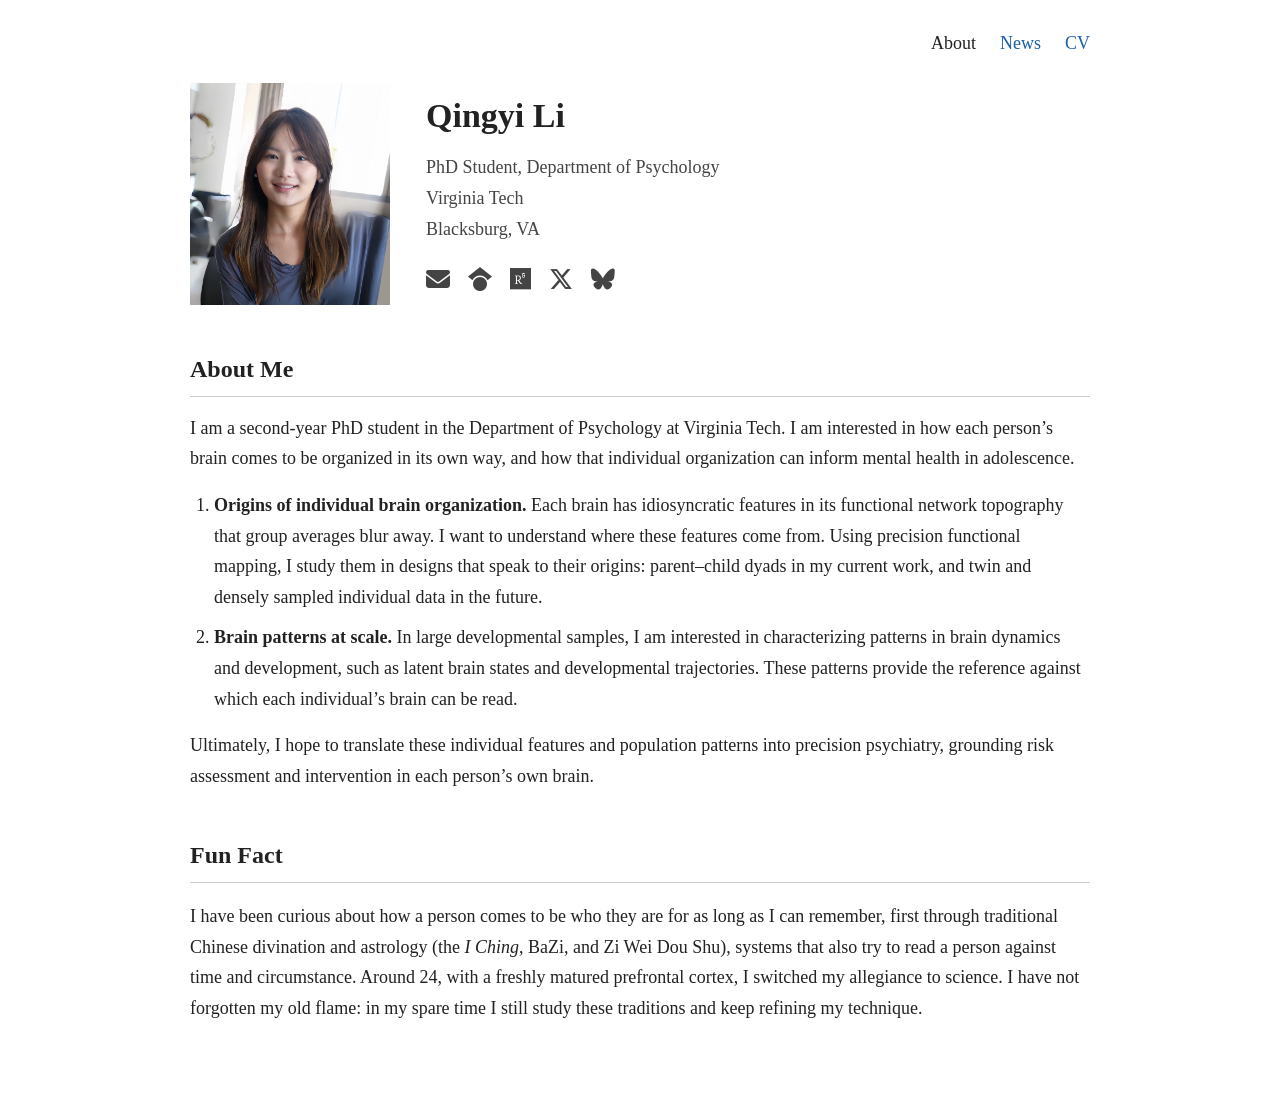
==== index.html @ 02ef5788 "Move News to its own page Co-Authored-By: Claude Opus 5.5 <noreply@anthropic.com>" ====
<!doctype html>
<html lang="en">
<head>
<meta charset="utf-8">
<meta name="viewport" content="width=device-width, initial-scale=1">
<title>Qingyi Li</title>
<link rel="stylesheet" href="https://cdnjs.cloudflare.com/ajax/libs/font-awesome/6.7.2/css/all.min.css">
<link rel="stylesheet" href="style.css">
</head>
<body>
<div class="page">

<nav>
  <a class="here" href="index.html">About</a>
  <a href="news.html">News</a>
  <a href="cv.html">CV</a>
</nav>

<div class="top">
  <img src="photo.png" alt="Qingyi Li">
  <div>
    <h1>Qingyi Li</h1>
    <p class="info">PhD Student, Department of Psychology<br>
    Virginia Tech<br>
    Blacksburg, VA</p>
    <div class="icons">
      <a href="mailto:qingyil@vt.edu" title="Email" aria-label="Email"><i class="fa-solid fa-envelope"></i></a>
      <a href="https://scholar.google.com/citations?user=jPOZdfQAAAAJ&amp;hl=en" title="Google Scholar" aria-label="Google Scholar"><i class="fa-brands fa-google-scholar"></i></a>
      <a href="https://www.researchgate.net/profile/Qingyi-Li-8/research" title="ResearchGate" aria-label="ResearchGate"><i class="fa-brands fa-researchgate"></i></a>
      <a href="https://x.com/TsingyiL94297" title="X" aria-label="X"><i class="fa-brands fa-x-twitter"></i></a>
      <a href="https://bsky.app/profile/qingyil.bsky.social" title="Bluesky" aria-label="Bluesky"><i class="fa-brands fa-bluesky"></i></a>
    </div>
  </div>
</div>

<div class="section about">
<h2>About Me</h2>
<!-- ===== 自我介绍：直接修改下面的文字即可 ===== -->
<p>I am a second-year PhD student in the Department of Psychology at Virginia Tech. I am interested in how each person’s brain comes to be organized in its own way, and how that individual organization can inform mental health in adolescence.</p>

<ol>
  <li><strong>Origins of individual brain organization.</strong> Each brain has idiosyncratic features in its functional network topography that group averages blur away. I want to understand where these features come from. Using precision functional mapping, I study them in designs that speak to their origins: parent–child dyads in my current work, and twin and densely sampled individual data in the future.</li>
  <li><strong>Brain patterns at scale.</strong> In large developmental samples, I am interested in characterizing patterns in brain dynamics and development, such as latent brain states and developmental trajectories. These patterns provide the reference against which each individual’s brain can be read.</li>
</ol>

<p>Ultimately, I hope to translate these individual features and population patterns into precision psychiatry, grounding risk assessment and intervention in each person’s own brain.</p>

<!-- ===== 自我介绍结束 ===== -->
</div>


<div class="section">
<h2>Fun Fact</h2>
<p>I have been curious about how a person comes to be who they are for as long as I can remember, first through traditional Chinese divination and astrology (the <em>I Ching</em>, BaZi, and Zi Wei Dou Shu), systems that also try to read a person against time and circumstance. Around 24, with a freshly matured prefrontal cortex, I switched my allegiance to science. I have not forgotten my old flame: in my spare time I still study these traditions and keep refining my technique.</p>
</div>

</div>
</body>
</html>
---- style.css ----
body{margin:0;background:#fff;color:#222;font:18px/1.7 "Times New Roman",Times,serif}
a{color:#1a5fa8;text-decoration:none}
a:hover{text-decoration:underline}
.page{max-width:900px;margin:0 auto;padding:28px 20px 60px}
nav{display:flex;gap:24px;justify-content:flex-end;margin-bottom:24px}
nav a.here{color:#222}
.top{display:flex;gap:36px;align-items:center}
.top img{width:200px;height:auto;flex:none}
h1{font-size:34px;font-weight:bold;margin:0 0 8px}
.info{margin:0;color:#444}
.icons{display:flex;gap:18px;margin-top:16px;font-size:24px}
.icons a{color:#444}
.icons a:hover{color:#1a5fa8;text-decoration:none}
.section{margin-top:44px}
h2{font-size:24px;font-weight:bold;margin:0 0 16px;padding-bottom:6px;border-bottom:1px solid #ccc}
.about p{margin:0 0 16px}
.about ol{margin:0 0 16px;padding-left:24px}
.about li{margin-bottom:10px}
.news{list-style:none;padding:0;margin:0}
.news li{margin-bottom:12px}
.news .d{font-weight:bold}
.dl{margin:0 0 16px}
iframe{width:100%;height:85vh;border:1px solid #ddd}
@media (max-width:640px){
  .top{flex-direction:column;align-items:flex-start;gap:20px}
  .top img{width:100%;max-width:200px}
  nav{justify-content:flex-start}
  iframe{height:70vh}
}
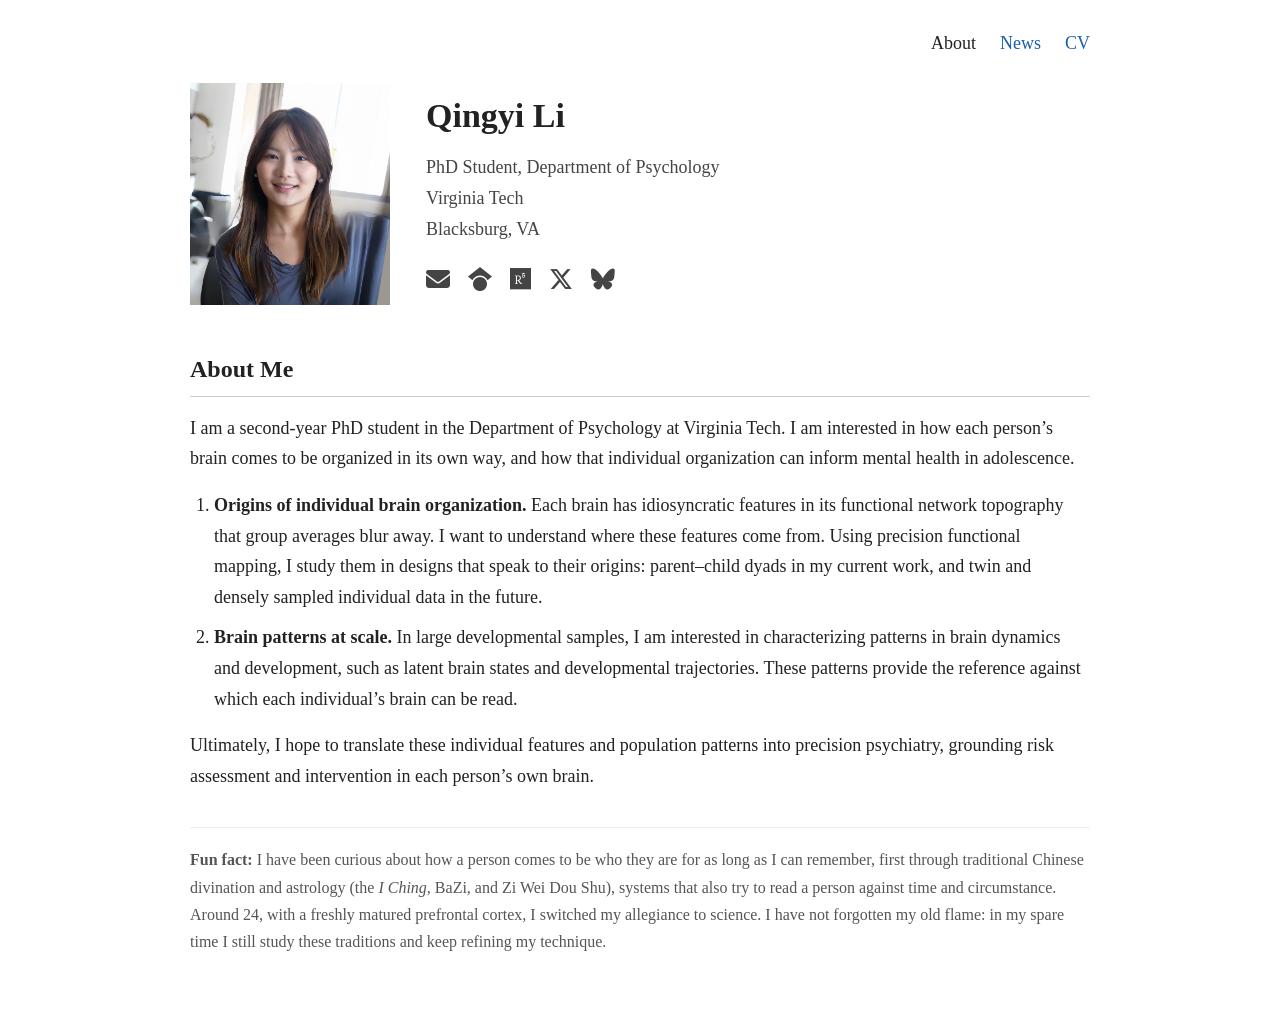
==== commit 2c876e88: "Fun fact as light footnote Co-Authored-By: Claude Opus 5.5 <noreply@anthropic.com>" ====
--- a/index.html
+++ b/index.html
@@ -49,10 +49,7 @@
 </div>
 
 
-<div class="section">
-<h2>Fun Fact</h2>
-<p>I have been curious about how a person comes to be who they are for as long as I can remember, first through traditional Chinese divination and astrology (the <em>I Ching</em>, BaZi, and Zi Wei Dou Shu), systems that also try to read a person against time and circumstance. Around 24, with a freshly matured prefrontal cortex, I switched my allegiance to science. I have not forgotten my old flame: in my spare time I still study these traditions and keep refining my technique.</p>
-</div>
+<p class="fun"><strong>Fun fact:</strong> I have been curious about how a person comes to be who they are for as long as I can remember, first through traditional Chinese divination and astrology (the <em>I Ching</em>, BaZi, and Zi Wei Dou Shu), systems that also try to read a person against time and circumstance. Around 24, with a freshly matured prefrontal cortex, I switched my allegiance to science. I have not forgotten my old flame: in my spare time I still study these traditions and keep refining my technique.</p>
 
 </div>
 </body>
--- a/style.css
+++ b/style.css
@@ -16,6 +16,7 @@
 .about p{margin:0 0 16px}
 .about ol{margin:0 0 16px;padding-left:24px}
 .about li{margin-bottom:10px}
+.fun{margin-top:36px;padding-top:18px;border-top:1px solid #eee;font-size:16px;color:#555}
 .news{list-style:none;padding:0;margin:0}
 .news li{margin-bottom:12px}
 .news .d{font-weight:bold}
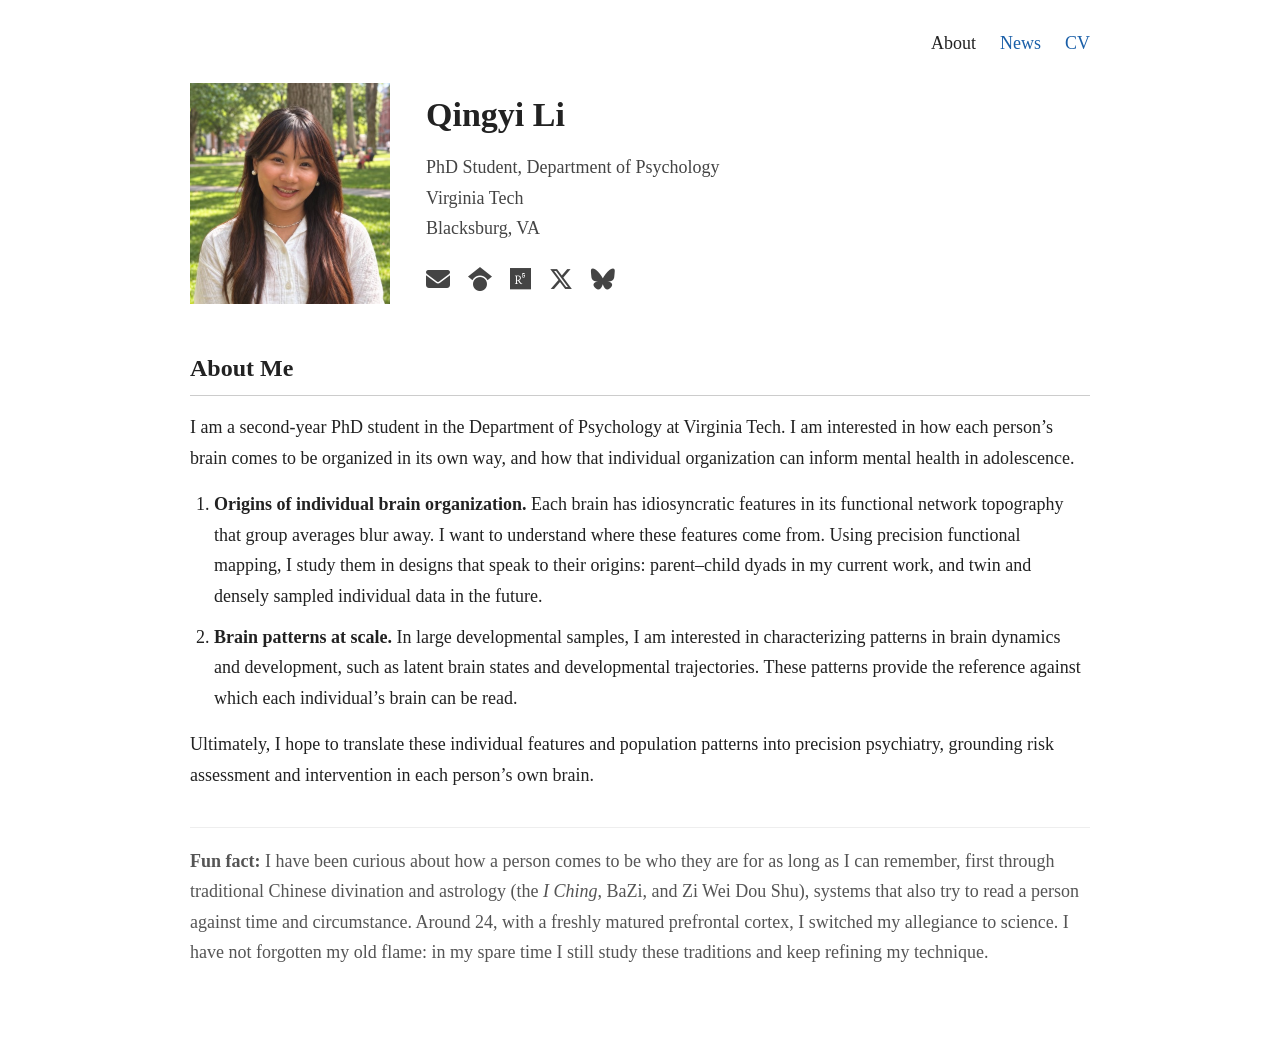
==== commit 4a4c680d: "New headshot Co-Authored-By: Claude Opus 5.5 <noreply@anthropic.com>" ====
--- a/index.html
+++ b/index.html
@@ -17,7 +17,7 @@
 </nav>
 
 <div class="top">
-  <img src="photo.png" alt="Qingyi Li">
+  <img src="img/photo.jpg" alt="Qingyi Li">
   <div>
     <h1>Qingyi Li</h1>
     <p class="info">PhD Student, Department of Psychology<br>
--- a/style.css
+++ b/style.css
@@ -16,10 +16,12 @@
 .about p{margin:0 0 16px}
 .about ol{margin:0 0 16px;padding-left:24px}
 .about li{margin-bottom:10px}
-.fun{margin-top:36px;padding-top:18px;border-top:1px solid #eee;font-size:16px;color:#555}
+.fun{margin-top:36px;padding-top:18px;border-top:1px solid #eee;color:#555}
 .news{list-style:none;padding:0;margin:0}
 .news li{margin-bottom:12px}
 .news .d{font-weight:bold}
+.pics{display:flex;gap:8px;margin:10px 0 6px}
+.pics img{min-width:0;width:0;height:auto;display:block}
 .dl{margin:0 0 16px}
 iframe{width:100%;height:85vh;border:1px solid #ddd}
 @media (max-width:640px){
@@ -27,4 +29,6 @@
   .top img{width:100%;max-width:200px}
   nav{justify-content:flex-start}
   iframe{height:70vh}
+  .pics{flex-direction:column}
+  .pics img{flex:none!important;width:100%}
 }
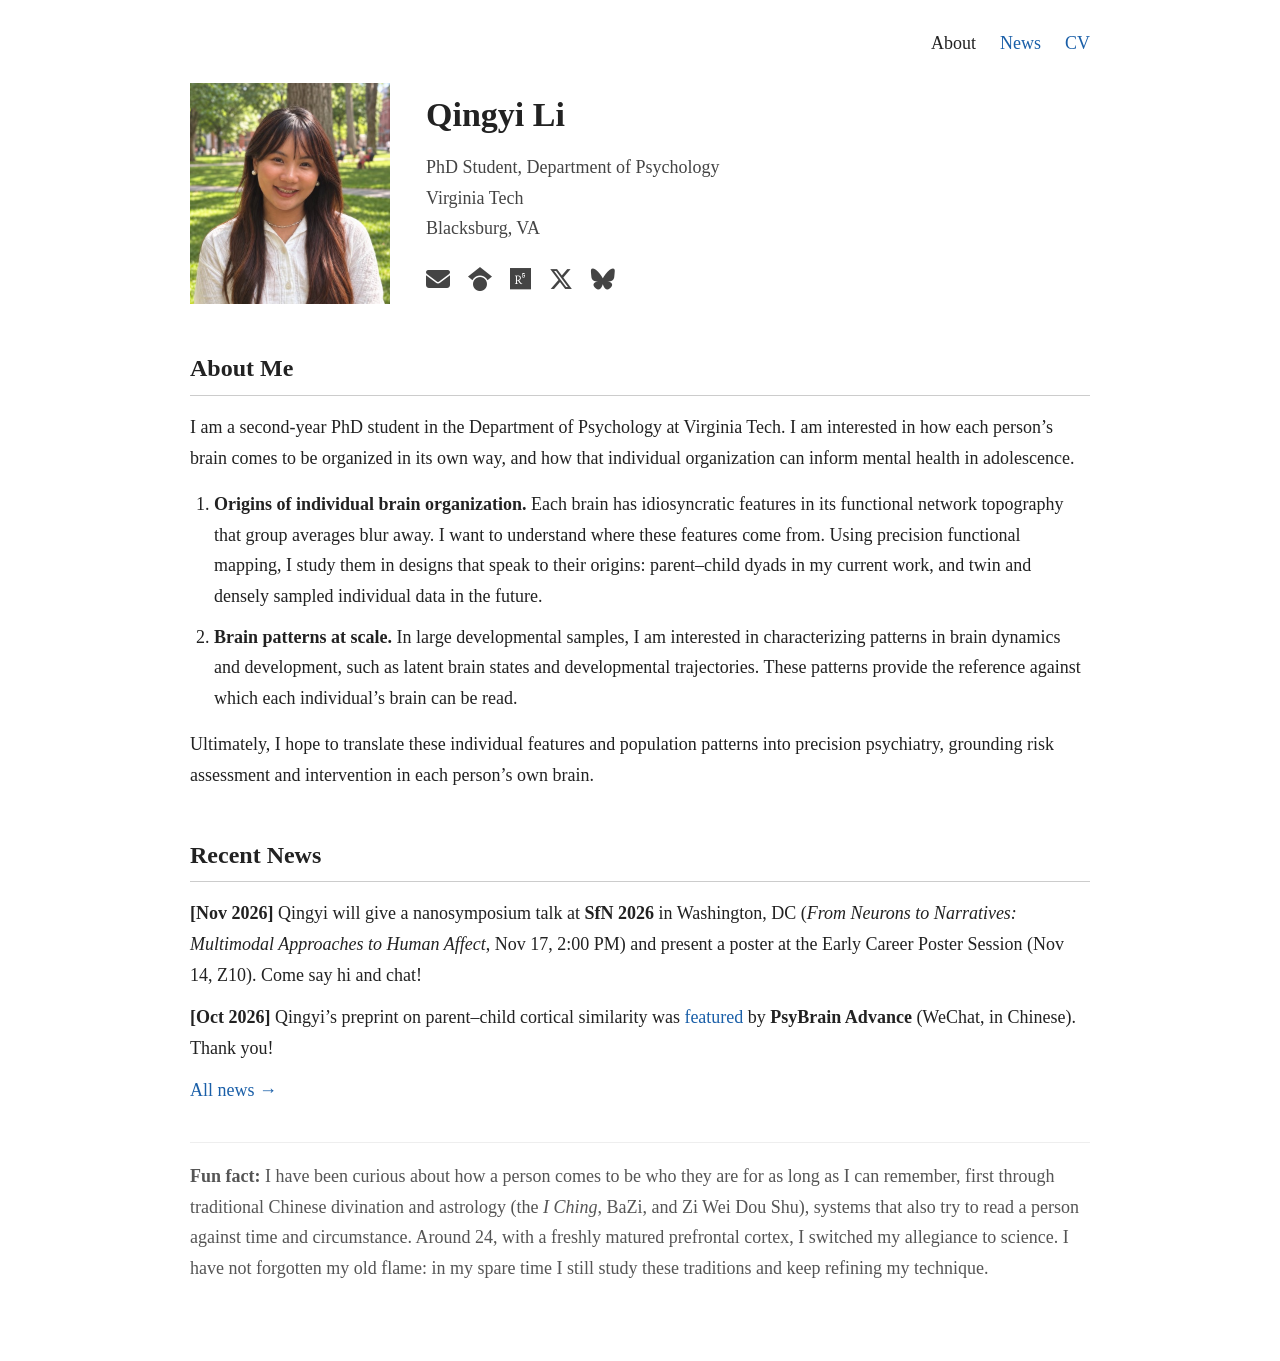
==== commit 3e23d974: "Homepage: Recent News (latest two items from news.html) Co-Authored-By: Claude Opus 5.5 <noreply@ant" ====
--- a/index.html
+++ b/index.html
@@ -48,6 +48,20 @@
 <!-- ===== 自我介绍结束 ===== -->
 </div>
 
+<div class="section">
+<h2>Recent News</h2>
+<!-- 自动显示 news.html 里最上面的两条 -->
+<ul class="news" id="recent"></ul>
+<p class="more"><a href="news.html">All news →</a></p>
+</div>
+<script>
+fetch('news.html').then(r=>r.text()).then(t=>{
+  const doc=new DOMParser().parseFromString(t,'text/html');
+  const ul=document.getElementById('recent');
+  [...doc.querySelectorAll('.news > li')].slice(0,2).forEach(li=>ul.appendChild(document.importNode(li,true)));
+}).catch(()=>{});
+</script>
+
 
 <p class="fun"><strong>Fun fact:</strong> I have been curious about how a person comes to be who they are for as long as I can remember, first through traditional Chinese divination and astrology (the <em>I Ching</em>, BaZi, and Zi Wei Dou Shu), systems that also try to read a person against time and circumstance. Around 24, with a freshly matured prefrontal cortex, I switched my allegiance to science. I have not forgotten my old flame: in my spare time I still study these traditions and keep refining my technique.</p>
 
--- a/style.css
+++ b/style.css
@@ -23,6 +23,7 @@
 .pics{display:flex;gap:8px;margin:10px 0 6px}
 .pics img{min-width:0;width:0;height:auto;display:block}
 .dl{margin:0 0 16px}
+.more{margin:4px 0 0}
 iframe{width:100%;height:85vh;border:1px solid #ddd}
 @media (max-width:640px){
   .top{flex-direction:column;align-items:flex-start;gap:20px}
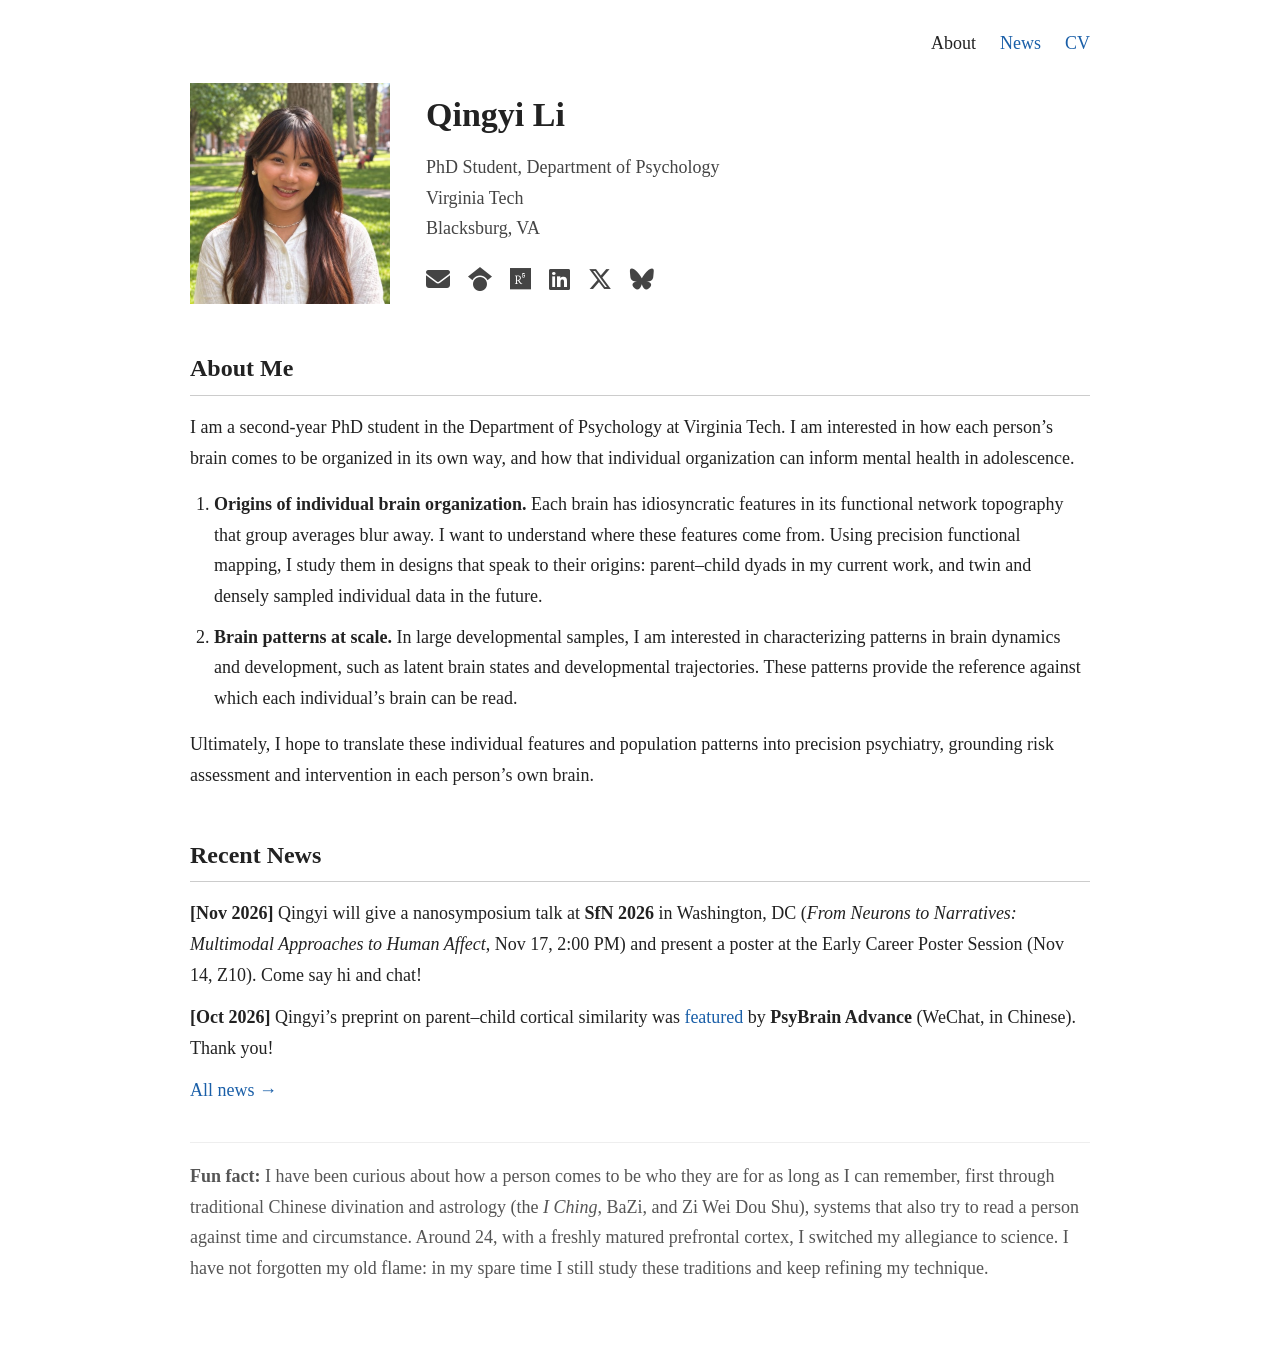
==== commit ca2b43ce: "Add LinkedIn icon Co-Authored-By: Claude Opus 5.5 <noreply@anthropic.com>" ====
--- a/index.html
+++ b/index.html
@@ -27,6 +27,7 @@
       <a href="mailto:qingyil@vt.edu" title="Email" aria-label="Email"><i class="fa-solid fa-envelope"></i></a>
       <a href="https://scholar.google.com/citations?user=jPOZdfQAAAAJ&amp;hl=en" title="Google Scholar" aria-label="Google Scholar"><i class="fa-brands fa-google-scholar"></i></a>
       <a href="https://www.researchgate.net/profile/Qingyi-Li-8/research" title="ResearchGate" aria-label="ResearchGate"><i class="fa-brands fa-researchgate"></i></a>
+      <a href="https://www.linkedin.com/in/qingyi-li-7a95a0380/" title="LinkedIn" aria-label="LinkedIn"><i class="fa-brands fa-linkedin"></i></a>
       <a href="https://x.com/TsingyiL94297" title="X" aria-label="X"><i class="fa-brands fa-x-twitter"></i></a>
       <a href="https://bsky.app/profile/qingyil.bsky.social" title="Bluesky" aria-label="Bluesky"><i class="fa-brands fa-bluesky"></i></a>
     </div>
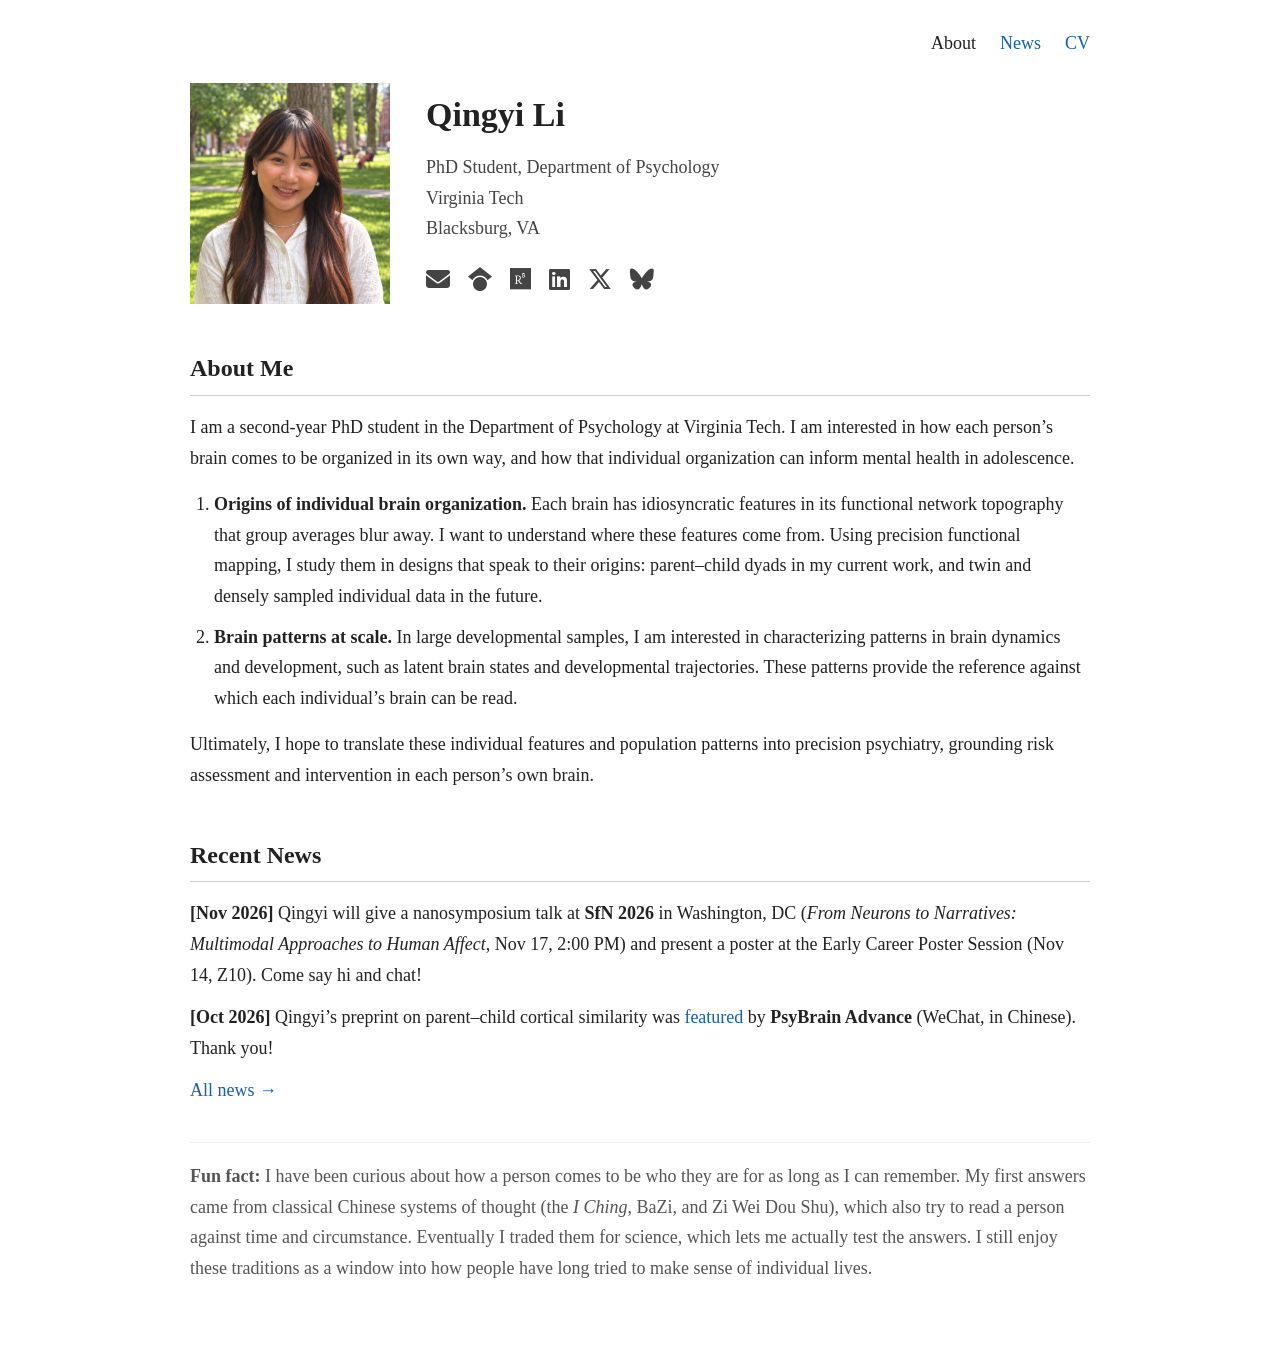
==== commit 5728c794: "Revise fun fact wording Co-Authored-By: Claude Opus 5.5 <noreply@anthropic.com>" ====
--- a/index.html
+++ b/index.html
@@ -64,7 +64,7 @@
 </script>
 
 
-<p class="fun"><strong>Fun fact:</strong> I have been curious about how a person comes to be who they are for as long as I can remember, first through traditional Chinese divination and astrology (the <em>I Ching</em>, BaZi, and Zi Wei Dou Shu), systems that also try to read a person against time and circumstance. Around 24, with a freshly matured prefrontal cortex, I switched my allegiance to science. I have not forgotten my old flame: in my spare time I still study these traditions and keep refining my technique.</p>
+<p class="fun"><strong>Fun fact:</strong> I have been curious about how a person comes to be who they are for as long as I can remember. My first answers came from classical Chinese systems of thought (the <em>I Ching</em>, BaZi, and Zi Wei Dou Shu), which also try to read a person against time and circumstance. Eventually I traded them for science, which lets me actually test the answers. I still enjoy these traditions as a window into how people have long tried to make sense of individual lives.</p>
 
 </div>
 </body>
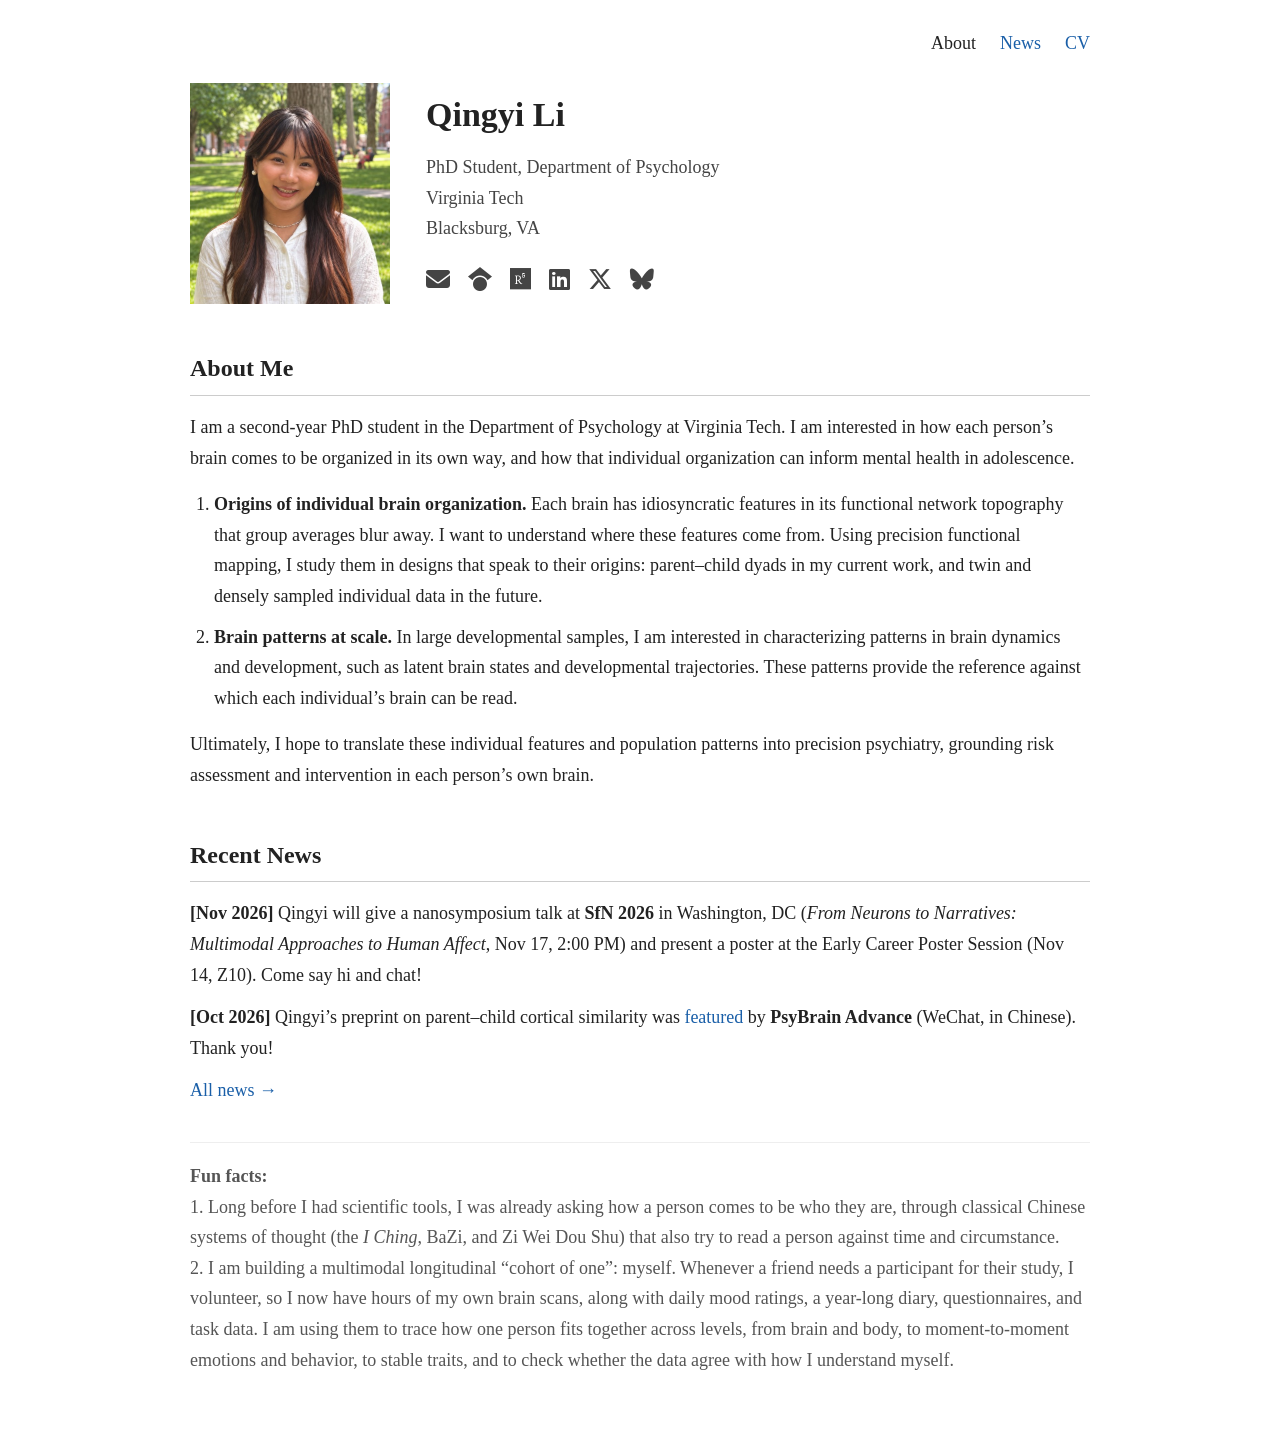
==== commit 6280e81d: "Update fun facts Co-Authored-By: Claude Opus 5.5 <noreply@anthropic.com>" ====
--- a/index.html
+++ b/index.html
@@ -64,7 +64,9 @@
 </script>
 
 
-<p class="fun"><strong>Fun fact:</strong> I have been curious about how a person comes to be who they are for as long as I can remember. My first answers came from classical Chinese systems of thought (the <em>I Ching</em>, BaZi, and Zi Wei Dou Shu), which also try to read a person against time and circumstance. Eventually I traded them for science, which lets me actually test the answers. I still enjoy these traditions as a window into how people have long tried to make sense of individual lives.</p>
+<p class="fun"><strong>Fun facts:</strong><br>
+1. Long before I had scientific tools, I was already asking how a person comes to be who they are, through classical Chinese systems of thought (the <em>I Ching</em>, BaZi, and Zi Wei Dou Shu) that also try to read a person against time and circumstance.<br>
+2. I am building a multimodal longitudinal &ldquo;cohort of one&rdquo;: myself. Whenever a friend needs a participant for their study, I volunteer, so I now have hours of my own brain scans, along with daily mood ratings, a year-long diary, questionnaires, and task data. I am using them to trace how one person fits together across levels, from brain and body, to moment-to-moment emotions and behavior, to stable traits, and to check whether the data agree with how I understand myself.</p>
 
 </div>
 </body>
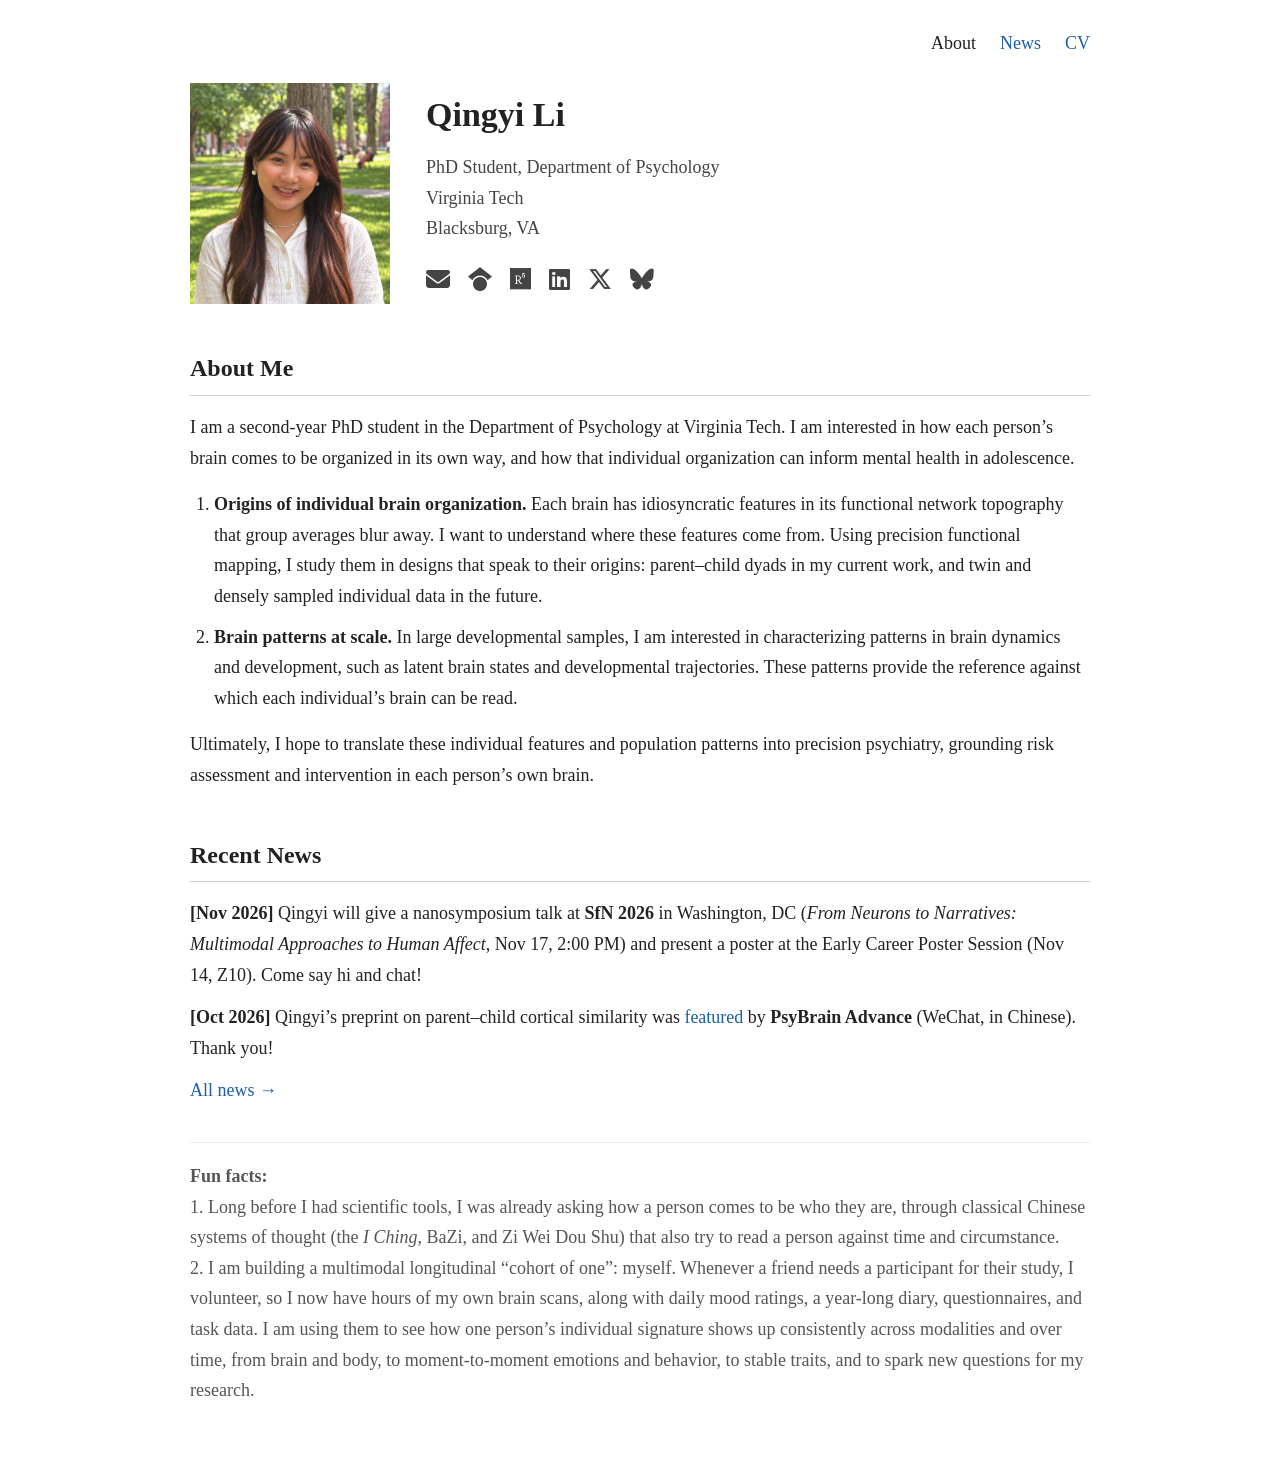
==== commit a989d191: "Refine fun fact wording Co-Authored-By: Claude Opus 5.5 <noreply@anthropic.com>" ====
--- a/index.html
+++ b/index.html
@@ -66,7 +66,7 @@
 
 <p class="fun"><strong>Fun facts:</strong><br>
 1. Long before I had scientific tools, I was already asking how a person comes to be who they are, through classical Chinese systems of thought (the <em>I Ching</em>, BaZi, and Zi Wei Dou Shu) that also try to read a person against time and circumstance.<br>
-2. I am building a multimodal longitudinal &ldquo;cohort of one&rdquo;: myself. Whenever a friend needs a participant for their study, I volunteer, so I now have hours of my own brain scans, along with daily mood ratings, a year-long diary, questionnaires, and task data. I am using them to trace how one person fits together across levels, from brain and body, to moment-to-moment emotions and behavior, to stable traits, and to check whether the data agree with how I understand myself.</p>
+2. I am building a multimodal longitudinal &ldquo;cohort of one&rdquo;: myself. Whenever a friend needs a participant for their study, I volunteer, so I now have hours of my own brain scans, along with daily mood ratings, a year-long diary, questionnaires, and task data. I am using them to see how one person&rsquo;s individual signature shows up consistently across modalities and over time, from brain and body, to moment-to-moment emotions and behavior, to stable traits, and to spark new questions for my research.</p>
 
 </div>
 </body>
